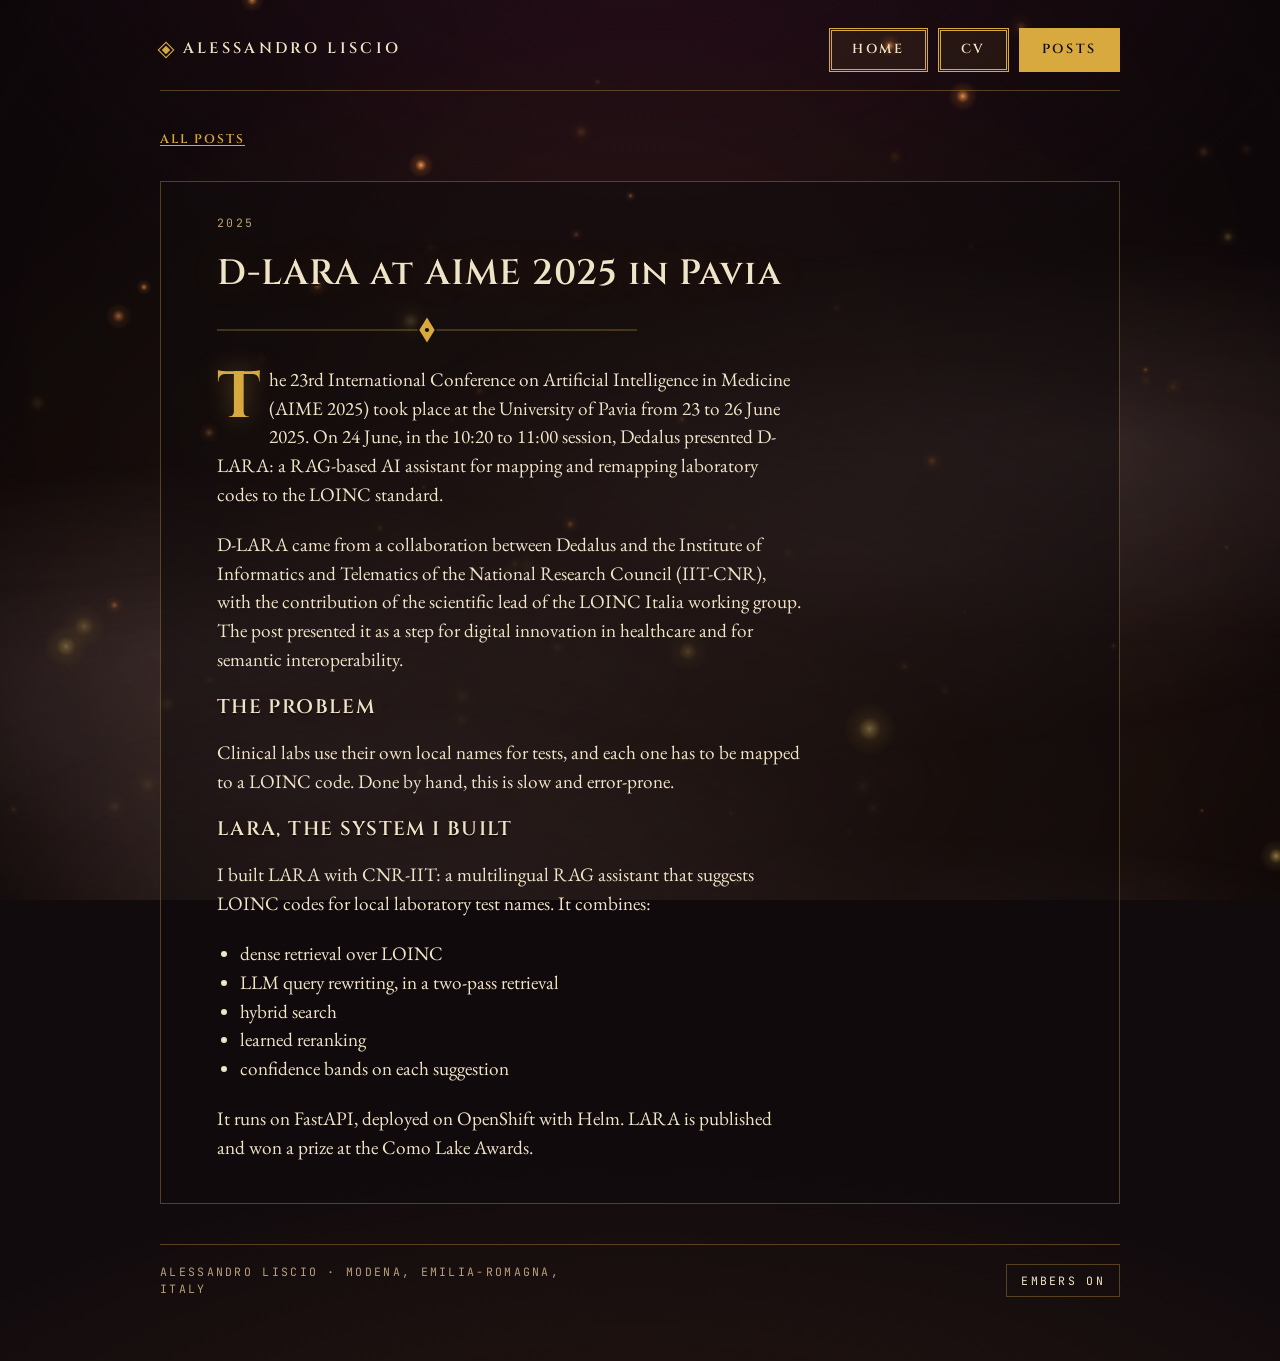
==== articles/aime-2025.html @ e880eedd "chore: update site from profile" ====
<!doctype html>
<html lang='en'><head><meta charset='utf-8'><meta name='viewport' content='width=device-width,initial-scale=1'><title>D-LARA at AIME 2025 in Pavia</title><link rel='stylesheet' href='../site.css'><script src='../site.js' defer></script><link rel='icon' type='image/jpeg' href='../avatar.jpg'><meta property='og:image' content='https://alessandroliscio.github.io/avatar.jpg'></head>
<body>
<canvas id='ambient' aria-hidden='true'></canvas>
<div class='wrap'>
<header class='mast'><a class='mark' href='../index.html#home'>Alessandro Liscio</a><nav aria-label='Site'><ul class='tabs'><li><a href='../index.html#home'>Home</a></li><li><a href='../index.html#cv'>CV</a></li><li><a href='../index.html#posts' aria-current='true'>Posts</a></li></ul></nav></header>
<main>
<article class='folio'><a class='back' href='../index.html#posts'>All posts</a>
<div class='post'><p class='label'>2025</p><h1 class='post-title'>D-LARA at AIME 2025 in Pavia</h1><svg class='divider' viewBox='0 0 600 40' fill='none' stroke='currentColor' stroke-width='1.6' stroke-linecap='round' aria-hidden='true'><path d='M0 20H286M314 20H600' opacity='.5'/><path d='M300 2L311 20L300 38L289 20Z' fill='currentColor' stroke='none'/><circle cx='300' cy='20' r='3' stroke='none'/></svg>
<div class='post-body'>
<p>The 23rd International Conference on Artificial Intelligence in Medicine (AIME 2025) took place at the University of Pavia from 23 to 26 June 2025. On 24 June, in the 10:20 to 11:00 session, Dedalus presented D-LARA: a RAG-based AI assistant for mapping and remapping laboratory codes to the LOINC standard.</p>
<p>D-LARA came from a collaboration between Dedalus and the Institute of Informatics and Telematics of the National Research Council (IIT-CNR), with the contribution of the scientific lead of the LOINC Italia working group. The post presented it as a step for digital innovation in healthcare and for semantic interoperability.</p>
<h2>The problem</h2>
<p>Clinical labs use their own local names for tests, and each one has to be mapped to a LOINC code. Done by hand, this is slow and error-prone.</p>
<h2>LARA, the system I built</h2>
<p>I built LARA with CNR-IIT: a multilingual RAG assistant that suggests LOINC codes for local laboratory test names. It combines:</p>
<ul><li>dense retrieval over LOINC</li><li>LLM query rewriting, in a two-pass retrieval</li><li>hybrid search</li><li>learned reranking</li><li>confidence bands on each suggestion</li></ul>
<p>It runs on FastAPI, deployed on OpenShift with Helm. LARA is published and won a prize at the Como Lake Awards.</p>
</div></div></article>
</main>
<footer class='foot'><p class='label'>Alessandro Liscio · Modena, Emilia-Romagna, Italy</p><button class='toggle' id='motion-toggle' type='button' hidden>Embers on</button></footer>
</div>
</body></html>
---- site.css ----
/* Candlelit manuscript brand: tokens and every site style. Rules in BRAND.md. Other sites copy brand.css, site.js and fonts/ side by side. */
@font-face { font-family: "Cinzel"; src: url("fonts/cinzel/cinzel-normal-400-900.woff2") format("woff2"); font-weight: 400 900; font-style: normal; font-display: swap; }
@font-face { font-family: "EB Garamond"; src: url("fonts/eb-garamond/eb-garamond-normal-400-800.woff2") format("woff2"); font-weight: 400 800; font-style: normal; font-display: swap; }
@font-face { font-family: "EB Garamond"; src: url("fonts/eb-garamond/eb-garamond-italic-400-800.woff2") format("woff2"); font-weight: 400 800; font-style: italic; font-display: swap; }
@font-face { font-family: "JetBrains Mono"; src: url("fonts/jetbrains-mono/jetbrains-mono-normal-100-800.woff2") format("woff2"); font-weight: 100 800; font-style: normal; font-display: swap; }

/* Layout: one candlelit manuscript column (max 960px) over a living canvas; a masthead with three engraved plaques; each tab is a folio that dissolves into the next. Single dark theme by choice, every colour set here. */
:root {
  color-scheme: dark;
  --bg: #120b0d; --bg-2: #2b0f1c; --ink: #f0e4c8; --muted: #b8a07b; --gold: #d8a93e; --ember: #f0883a; --seal: #e5647f;
  --line: rgba(216, 169, 62, .34); --panel: rgba(43, 15, 28, .62); --sheet: rgba(18, 11, 13, .55);
  --f-display: "Cinzel", "Trajan Pro", Georgia, serif;
  --f-body: "EB Garamond", Garamond, Georgia, serif;
  --f-mono: "JetBrains Mono", ui-monospace, Consolas, monospace;
  --t-name: clamp(1.9rem, 8.5vw, 4.2rem); --t-h2: clamp(1.6rem, 4vw, 2.2rem); --t-h3: 1.22rem; --t-lead: 1.42rem; --t-body: 1.2rem; --t-label: .72rem;
  --ease: cubic-bezier(.22, .7, .2, 1); --tr-out: 380ms; --tr-in: 760ms;
}
html { background: var(--bg); }
body { margin: 0; min-height: 100vh; background: radial-gradient(1000px 640px at 50% -8%, var(--bg-2), transparent 72%), radial-gradient(1200px 520px at 50% 112%, rgba(240, 136, 58, .09), transparent 70%), var(--bg); color: var(--ink); font-family: var(--f-body); font-size: var(--t-body); line-height: 1.5; padding-inline: 16px; -webkit-font-smoothing: antialiased; }
#ambient { position: fixed; inset: 0; width: 100%; height: 100%; z-index: 0; pointer-events: none; }
.wrap { position: relative; z-index: 1; max-width: 960px; margin: 0 auto; padding-block: 28px 64px; display: grid; gap: 40px; }
/* single-column grids: minmax(0, 1fr) so a wide child (a long word, an image) never widens the page */
.wrap, .view, .folio, .folio-head, .hero-text, .cv-body, .post, .post-body { grid-template-columns: minmax(0, 1fr); }
h1, h2, h3, p, li, b { overflow-wrap: break-word; }
a { color: var(--gold); text-decoration-thickness: 1px; text-underline-offset: .18em; overflow-wrap: anywhere; }
a:hover { color: var(--ink); }
:focus-visible { outline: 2px solid var(--gold); outline-offset: 3px; border-radius: 1px; }
h1, h2, h3 { font-family: var(--f-display); font-weight: 600; text-transform: uppercase; letter-spacing: .07em; line-height: 1.14; text-wrap: balance; margin: 0; color: var(--ink); text-shadow: 0 2px 0 rgba(18, 11, 13, .7), 0 0 38px rgba(216, 169, 62, .2); }
h1 { font-size: var(--t-name); }
h2 { font-size: var(--t-h2); }
h3 { font-size: var(--t-h3); letter-spacing: .08em; }
p { margin: 0; max-width: 65ch; }
.label { font-family: var(--f-mono); font-size: var(--t-label); letter-spacing: .2em; text-transform: uppercase; color: var(--muted); font-variant-numeric: tabular-nums; }
.kicker { font-family: var(--f-display); font-weight: 600; font-size: .82rem; letter-spacing: .3em; text-transform: uppercase; color: var(--gold); display: flex; align-items: center; gap: .9em; }
.kicker::before { content: ""; width: .45em; height: .45em; background: var(--gold); transform: rotate(45deg); box-shadow: 0 0 0 .22em rgba(216, 169, 62, .22); flex: none; }
.kicker::after { content: ""; width: 64px; height: 1px; background: linear-gradient(90deg, var(--gold), transparent); }
.lead { font-size: var(--t-lead); line-height: 1.3; font-style: italic; color: var(--ink); }
.muted { color: var(--muted); }
.divider { display: block; width: min(420px, 100%); height: auto; color: var(--gold); }
.divider circle { fill: var(--bg); }
/* the engraved label face, shared by tabs, link plaques, card and back links, and chips */
.tabs a, .links a, .card .go, .back, .chips li { font-family: var(--f-display); font-weight: 600; text-transform: uppercase; }

/* masthead */
.mast { display: flex; flex-wrap: wrap; align-items: center; justify-content: space-between; gap: 16px 24px; padding-bottom: 18px; border-bottom: 1px solid var(--line); }
.mark { font-family: var(--f-display); font-weight: 600; letter-spacing: .22em; text-transform: uppercase; font-size: .95rem; color: var(--ink); text-decoration: none; display: flex; align-items: center; gap: .7em; }
.mark::before { content: ""; width: 10px; height: 10px; border: 1px solid var(--gold); transform: rotate(45deg); box-shadow: inset 0 0 0 2px var(--bg), inset 0 0 0 5px var(--gold); flex: none; }
.tabs { display: flex; flex-wrap: wrap; gap: 10px; margin: 0; padding: 0; list-style: none; }
.tabs a { display: block; font-size: .82rem; letter-spacing: .2em; text-decoration: none; color: var(--ink); padding: 9px 20px; border: 3px double var(--gold); background: rgba(216, 169, 62, .08); transition: background .25s, color .25s; }
.tabs a:hover { background: rgba(216, 169, 62, .2); color: var(--ink); }
.tabs a[aria-current] { background: var(--gold); color: var(--bg); text-shadow: none; }

/* folios and the dissolve */
.view, .folio { display: grid; gap: 32px; }
.view[hidden] { display: none; }
.view.leaving { animation: dsOut var(--tr-out) var(--ease) both; }
.view.entering { animation: dsIn var(--tr-in) var(--ease) both; }
@keyframes dsIn { from { opacity: 0; transform: scale(.97); filter: blur(16px) brightness(1.7); } 55% { opacity: 1; } }
@keyframes dsOut { to { opacity: 0; transform: scale(1.04); filter: blur(18px) brightness(1.35); } }
.folio-head { display: grid; gap: 14px; }

/* Home */
.hero { display: grid; grid-template-columns: 320px minmax(0, 1fr); gap: 36px; align-items: center; }
.hero.solo { grid-template-columns: minmax(0, 1fr); }
.hero-text { display: grid; gap: 18px; }
/* the figure stands in the scene: warm rim light, fog and embers in front, shoulders lost in the dark; nothing behind the head (a ring or glow there reads as a halo) */
.figure { position: relative; width: 320px; aspect-ratio: 1; max-width: 100%; }
.figure img { position: relative; display: block; width: 100%; height: 100%; object-fit: contain; object-position: bottom; filter: saturate(.86) sepia(.12) drop-shadow(-2px 1px 1.5px rgba(246, 168, 86, .75)); -webkit-mask-image: linear-gradient(#000 60%, transparent 97%); mask-image: linear-gradient(#000 60%, transparent 97%); }
.fog-front { position: absolute; inset: auto -12% -4%; height: 42%; pointer-events: none; overflow: hidden; -webkit-mask-image: radial-gradient(closest-side, #000 45%, transparent); mask-image: radial-gradient(closest-side, #000 45%, transparent); }
.fog-front span { position: absolute; bottom: 0; width: 80%; height: 100%; background: radial-gradient(closest-side, rgba(112, 86, 84, .5), rgba(112, 86, 84, .18) 60%, transparent); filter: blur(6px); animation: fogx 26s ease-in-out infinite alternate; }
.fog-front span:last-child { left: 30%; height: 70%; animation-duration: 34s; animation-direction: alternate-reverse; }
.motes i { position: absolute; bottom: 14%; width: 5px; height: 5px; border-radius: 50%; background: #fbd9bb; box-shadow: 0 0 6px 2px rgba(240, 136, 58, .8); opacity: .7; animation: rise 7s linear infinite; }
.motes i:nth-child(1) { left: 14%; animation-delay: -1s; }
.motes i:nth-child(2) { left: 36%; animation-delay: -4.5s; animation-duration: 9s; width: 3px; height: 3px; }
.motes i:nth-child(3) { left: 62%; animation-delay: -2.8s; animation-duration: 8s; }
.motes i:nth-child(4) { left: 80%; animation-delay: -6s; width: 3px; height: 3px; }
.motes i:nth-child(5) { left: 50%; animation-delay: -0.4s; animation-duration: 11s; width: 4px; height: 4px; }
@keyframes rise { 0% { transform: translate(0, 0); opacity: 0; } 15% { opacity: .85; } 100% { transform: translate(14px, -230px); opacity: 0; } }
@keyframes fogx { to { transform: translateX(28%); } }
.still .drift { animation-play-state: paused; }
.links { display: flex; flex-wrap: wrap; gap: 12px; padding: 0; margin: 4px 0 0; list-style: none; }
.links a { display: inline-block; font-size: .8rem; letter-spacing: .16em; text-decoration: none; color: var(--ink); padding: 11px 22px; border: 3px double var(--gold); background: rgba(216, 169, 62, .09); }
.links a:hover { background: rgba(216, 169, 62, .22); }

/* CV: manuscript margins, section names in the left margin */
.cv { display: grid; grid-template-columns: minmax(0, 1fr); background: var(--sheet); border: 1px solid var(--line); padding: 8px 32px; }
.cv-sec { display: grid; grid-template-columns: 170px minmax(0, 1fr); gap: 12px 32px; padding-block: 26px; border-top: 1px solid var(--line); }
.cv-sec:first-child { border-top: 0; }
.cv-sec > h3 { font-size: .9rem; letter-spacing: .12em; color: var(--gold); padding-top: .3em; }
.cv-body { display: grid; gap: 18px; align-content: start; }
.entry { display: grid; gap: 4px; }
.entry-head { display: flex; flex-wrap: wrap; justify-content: space-between; align-items: baseline; gap: 4px 16px; }
.entry-head b { font-weight: 500; font-size: 1.24rem; min-width: 0; }
.pre { white-space: pre-line; }
.thread { list-style: none; margin: 0; padding: 0 0 0 26px; display: grid; gap: 18px; position: relative; }
.thread::before { content: ""; position: absolute; left: 6px; top: .6em; bottom: .6em; width: 1px; background: linear-gradient(var(--gold), rgba(216, 169, 62, .2)); }
.thread li { position: relative; display: grid; gap: 2px; }
.thread li::before { content: ""; position: absolute; left: -24px; top: .5em; width: 9px; height: 9px; background: var(--gold); transform: rotate(45deg); box-shadow: 0 0 0 4px var(--bg), 0 0 0 5px rgba(216, 169, 62, .6); }
.chips { display: flex; flex-wrap: wrap; gap: 10px; margin: 0; padding: 0; list-style: none; }
.chips li { font-size: .74rem; letter-spacing: .18em; padding: 7px 14px; border: 1px solid var(--gold); box-shadow: inset 0 0 0 3px var(--bg), inset 0 0 0 4px rgba(216, 169, 62, .5); }

/* Posts: illuminated panels */
.cards { display: grid; grid-template-columns: repeat(2, minmax(0, 1fr)); gap: 30px 24px; padding: 0; margin: 0; list-style: none; }
.card { position: relative; display: grid; gap: 10px; align-content: start; padding: 30px 28px 26px; border: 1px solid rgba(216, 169, 62, .62); background: linear-gradient(180deg, rgba(216, 169, 62, .07), transparent 40%), var(--panel); box-shadow: 0 18px 40px -18px var(--bg); }
.card::before { content: ""; position: absolute; inset: 6px; pointer-events: none; border: 1px solid rgba(216, 169, 62, .38); background: linear-gradient(var(--gold), var(--gold)) 0 0 / 6px 6px no-repeat, linear-gradient(var(--gold), var(--gold)) 100% 0 / 6px 6px no-repeat, linear-gradient(var(--gold), var(--gold)) 0 100% / 6px 6px no-repeat, linear-gradient(var(--gold), var(--gold)) 100% 100% / 6px 6px no-repeat; }
.card::after { content: ""; position: absolute; top: -7px; left: 50%; width: 12px; height: 12px; margin-left: -6px; background: var(--gold); transform: rotate(45deg); box-shadow: 0 0 0 4px var(--bg); }
.card h3 { text-transform: none; letter-spacing: .03em; font-size: 1.18rem; }
.card .go { position: relative; z-index: 1; justify-self: start; margin-top: 6px; font-size: .78rem; letter-spacing: .16em; }

/* one article */
.post { display: grid; gap: 22px; background: var(--sheet); border: 1px solid var(--line); padding: 32px clamp(18px, 5vw, 56px) 40px; }
.post-title { font-size: var(--t-h2); text-transform: none; letter-spacing: .03em; }
.post-body { display: grid; gap: 1.1em; }
.post-body > p:first-child::first-letter { float: left; font-family: var(--f-display); font-weight: 700; font-size: 3.4em; line-height: .82; padding: .08em .12em 0 0; color: var(--gold); text-shadow: 0 0 24px rgba(216, 169, 62, .4); }
.post-body h2 { font-size: var(--t-h3); }
.post-body ul { margin: 0; padding-left: 1.2em; max-width: 65ch; }
.post-body img { max-width: 100%; height: auto; }
/* code wraps instead of scrolling: a scroll box is not reachable by keyboard in every browser */
.post-body pre { margin: 0; padding: 14px 16px; white-space: pre-wrap; overflow-wrap: anywhere; background: var(--bg); border: 1px solid var(--line); font-family: var(--f-mono); font-size: .8rem; }
.back { font-size: .78rem; letter-spacing: .16em; justify-self: start; }

.foot { display: flex; flex-wrap: wrap; justify-content: space-between; align-items: center; gap: 12px 24px; padding-top: 18px; border-top: 1px solid var(--line); }
.toggle { font-family: var(--f-mono); font-size: var(--t-label); letter-spacing: .2em; text-transform: uppercase; color: var(--ink); background: transparent; border: 1px solid var(--line); padding: 8px 14px; cursor: pointer; }
.still .toggle { color: var(--muted); }

@media (max-width: 720px) {
  .hero { grid-template-columns: minmax(0, 1fr); gap: 26px; }
  .figure { width: 260px; }
  .hero-text .kicker::after { display: none; } /* a long location wraps here and would leave the rule hanging */
  .cv { padding: 4px 18px; }
  .cv-sec { grid-template-columns: minmax(0, 1fr); padding-block: 22px; }
  .cards { grid-template-columns: minmax(0, 1fr); }
}
@media (prefers-reduced-motion: reduce) {
  .drift { animation: none !important; }
  .view.leaving, .view.entering { animation: none !important; }
  .tabs a { transition: none; }
}
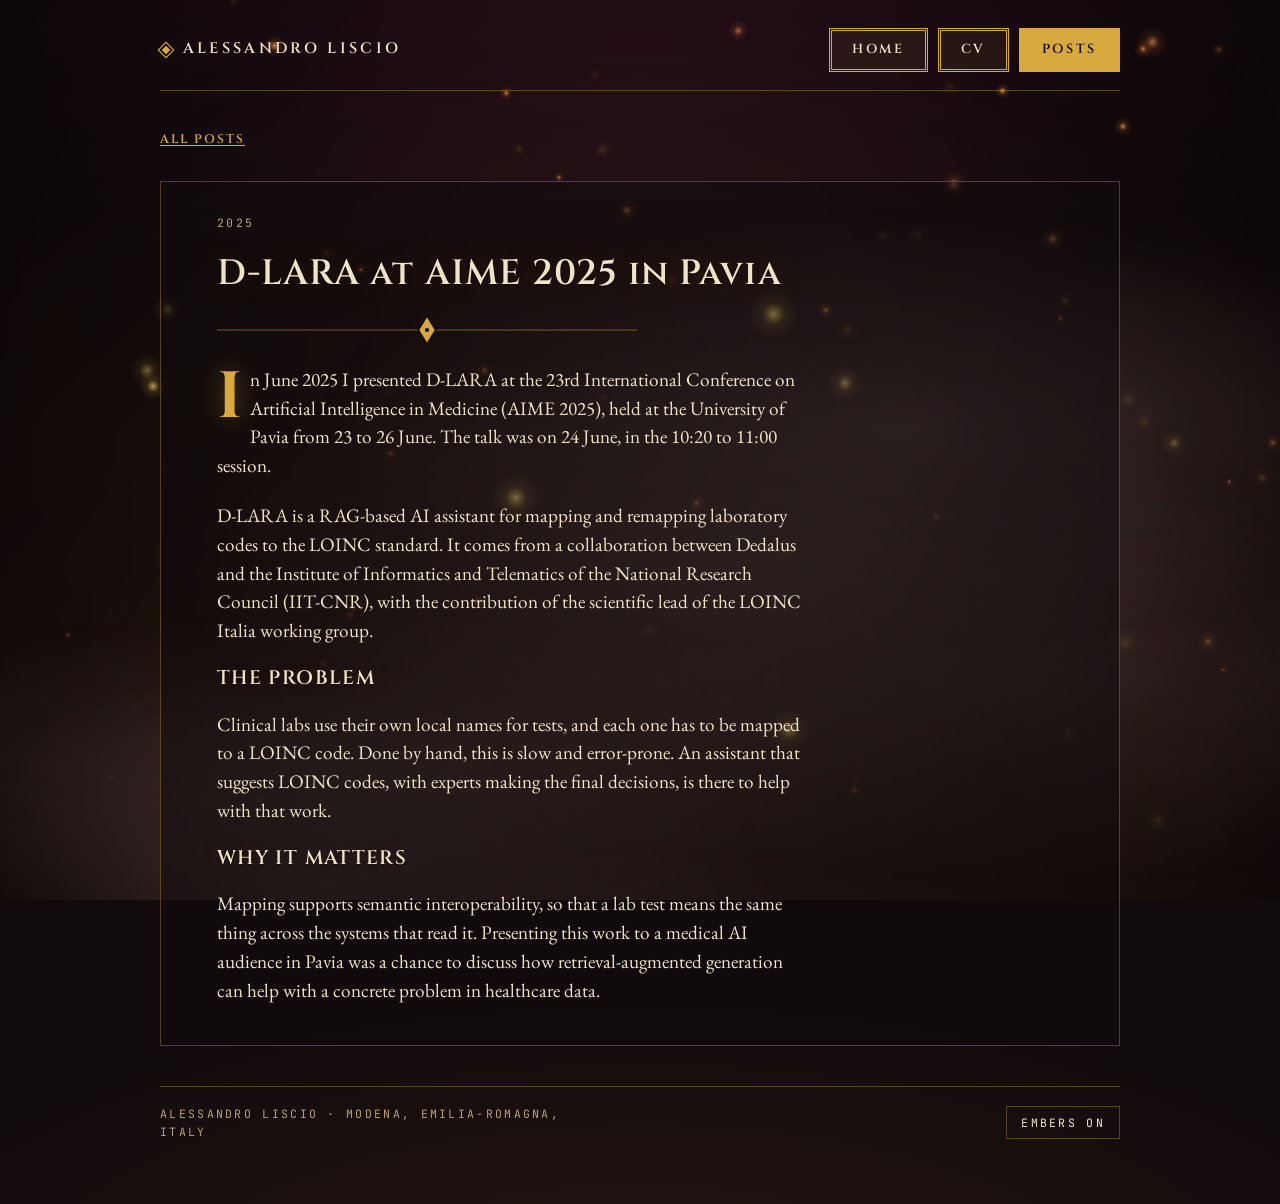
==== commit 66fcc21f: "chore: posts say who presented, no technical specs Alessandro presented at AIME 2025 and at the LOIN" ====
--- a/articles/aime-2025.html
+++ b/articles/aime-2025.html
@@ -8,14 +8,12 @@
 <article class='folio'><a class='back' href='../index.html#posts'>All posts</a>
 <div class='post'><p class='label'>2025</p><h1 class='post-title'>D-LARA at AIME 2025 in Pavia</h1><svg class='divider' viewBox='0 0 600 40' fill='none' stroke='currentColor' stroke-width='1.6' stroke-linecap='round' aria-hidden='true'><path d='M0 20H286M314 20H600' opacity='.5'/><path d='M300 2L311 20L300 38L289 20Z' fill='currentColor' stroke='none'/><circle cx='300' cy='20' r='3' stroke='none'/></svg>
 <div class='post-body'>
-<p>The 23rd International Conference on Artificial Intelligence in Medicine (AIME 2025) took place at the University of Pavia from 23 to 26 June 2025. On 24 June, in the 10:20 to 11:00 session, Dedalus presented D-LARA: a RAG-based AI assistant for mapping and remapping laboratory codes to the LOINC standard.</p>
-<p>D-LARA came from a collaboration between Dedalus and the Institute of Informatics and Telematics of the National Research Council (IIT-CNR), with the contribution of the scientific lead of the LOINC Italia working group. The post presented it as a step for digital innovation in healthcare and for semantic interoperability.</p>
+<p>In June 2025 I presented D-LARA at the 23rd International Conference on Artificial Intelligence in Medicine (AIME 2025), held at the University of Pavia from 23 to 26 June. The talk was on 24 June, in the 10:20 to 11:00 session.</p>
+<p>D-LARA is a RAG-based AI assistant for mapping and remapping laboratory codes to the LOINC standard. It comes from a collaboration between Dedalus and the Institute of Informatics and Telematics of the National Research Council (IIT-CNR), with the contribution of the scientific lead of the LOINC Italia working group.</p>
 <h2>The problem</h2>
-<p>Clinical labs use their own local names for tests, and each one has to be mapped to a LOINC code. Done by hand, this is slow and error-prone.</p>
-<h2>LARA, the system I built</h2>
-<p>I built LARA with CNR-IIT: a multilingual RAG assistant that suggests LOINC codes for local laboratory test names. It combines:</p>
-<ul><li>dense retrieval over LOINC</li><li>LLM query rewriting, in a two-pass retrieval</li><li>hybrid search</li><li>learned reranking</li><li>confidence bands on each suggestion</li></ul>
-<p>It runs on FastAPI, deployed on OpenShift with Helm. LARA is published and won a prize at the Como Lake Awards.</p>
+<p>Clinical labs use their own local names for tests, and each one has to be mapped to a LOINC code. Done by hand, this is slow and error-prone. An assistant that suggests LOINC codes, with experts making the final decisions, is there to help with that work.</p>
+<h2>Why it matters</h2>
+<p>Mapping supports semantic interoperability, so that a lab test means the same thing across the systems that read it. Presenting this work to a medical AI audience in Pavia was a chance to discuss how retrieval-augmented generation can help with a concrete problem in healthcare data.</p>
 </div></div></article>
 </main>
 <footer class='foot'><p class='label'>Alessandro Liscio · Modena, Emilia-Romagna, Italy</p><button class='toggle' id='motion-toggle' type='button' hidden>Embers on</button></footer>
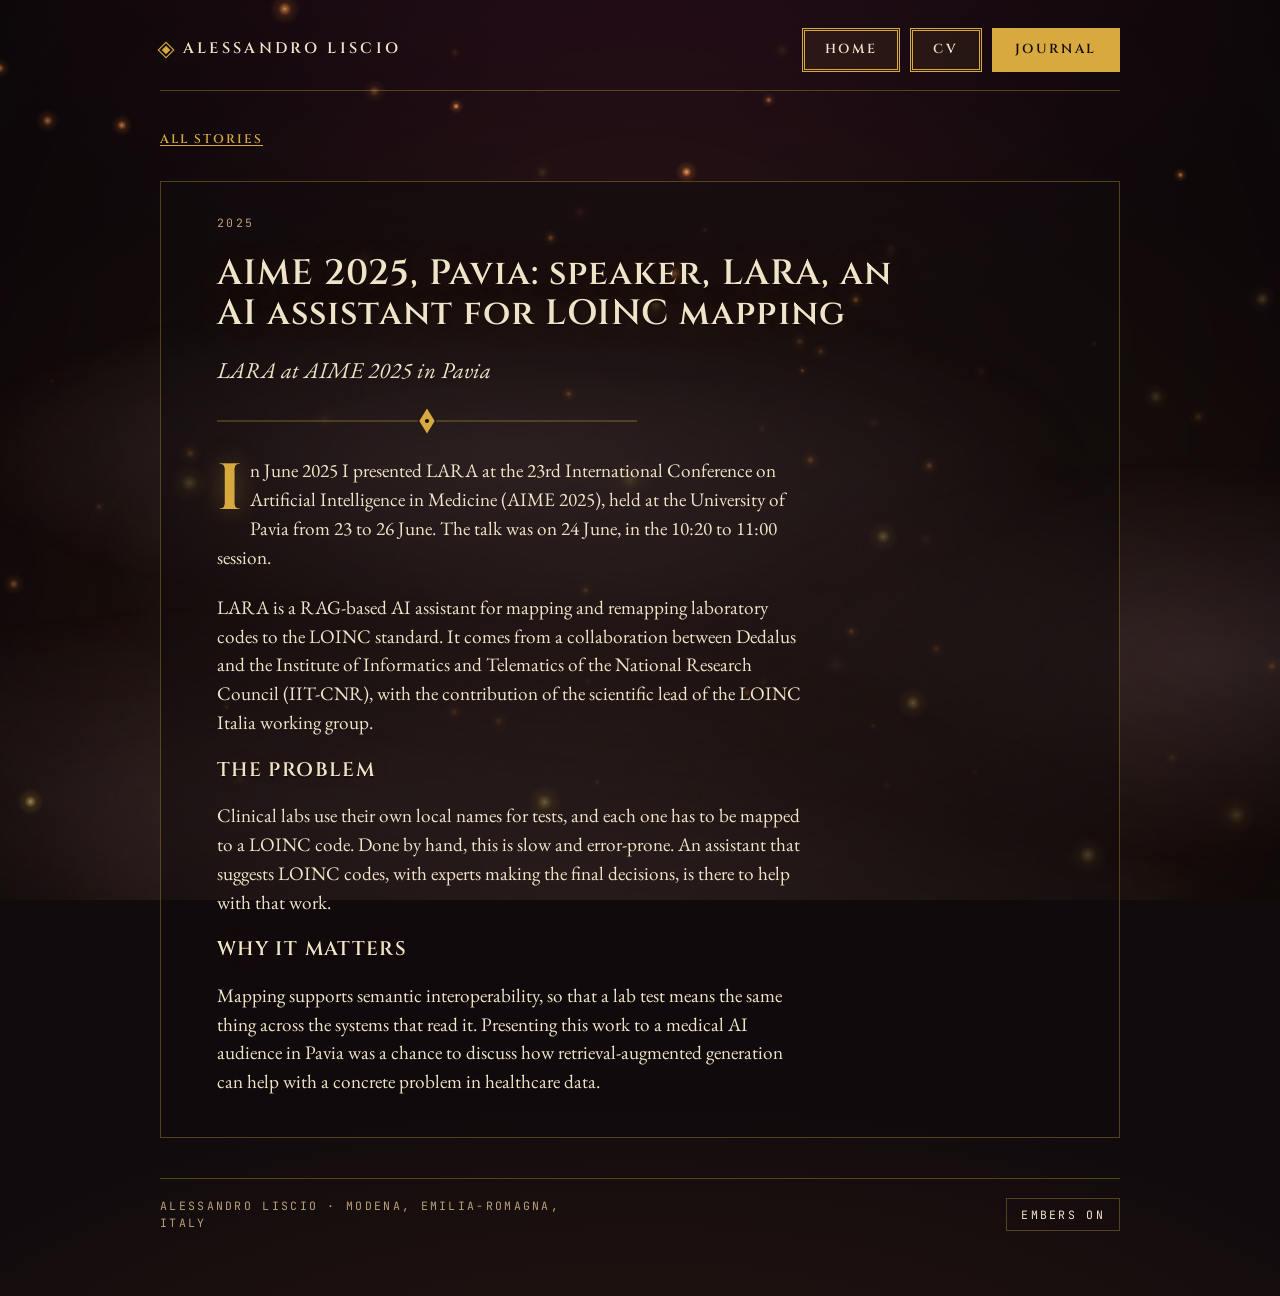
==== commit 0729a97d: "chore: update site from profile" ====
--- a/articles/aime-2025.html
+++ b/articles/aime-2025.html
@@ -1,15 +1,15 @@
 <!doctype html>
-<html lang='en'><head><meta charset='utf-8'><meta name='viewport' content='width=device-width,initial-scale=1'><title>D-LARA at AIME 2025 in Pavia</title><link rel='stylesheet' href='../site.css'><script src='../site.js' defer></script><link rel='icon' type='image/jpeg' href='../avatar.jpg'><meta property='og:image' content='https://alessandroliscio.github.io/avatar.jpg'></head>
+<html lang='en'><head><meta charset='utf-8'><meta name='viewport' content='width=device-width,initial-scale=1'><title>AIME 2025, Pavia: speaker, LARA, an AI assistant for LOINC mapping</title><link rel='stylesheet' href='../site.css'><script src='../site.js' defer></script><link rel='icon' type='image/jpeg' href='../avatar.jpg'><meta property='og:image' content='https://alessandroliscio.github.io/avatar.jpg'></head>
 <body>
 <canvas id='ambient' aria-hidden='true'></canvas>
 <div class='wrap'>
-<header class='mast'><a class='mark' href='../index.html#home'>Alessandro Liscio</a><nav aria-label='Site'><ul class='tabs'><li><a href='../index.html#home'>Home</a></li><li><a href='../index.html#cv'>CV</a></li><li><a href='../index.html#posts' aria-current='true'>Posts</a></li></ul></nav></header>
+<header class='mast'><a class='mark' href='../index.html#home'>Alessandro Liscio</a><nav aria-label='Site'><ul class='tabs'><li><a href='../index.html#home'>Home</a></li><li><a href='../index.html#cv'>CV</a></li><li><a href='../index.html#journal' aria-current='true'>Journal</a></li></ul></nav></header>
 <main>
-<article class='folio'><a class='back' href='../index.html#posts'>All posts</a>
-<div class='post'><p class='label'>2025</p><h1 class='post-title'>D-LARA at AIME 2025 in Pavia</h1><svg class='divider' viewBox='0 0 600 40' fill='none' stroke='currentColor' stroke-width='1.6' stroke-linecap='round' aria-hidden='true'><path d='M0 20H286M314 20H600' opacity='.5'/><path d='M300 2L311 20L300 38L289 20Z' fill='currentColor' stroke='none'/><circle cx='300' cy='20' r='3' stroke='none'/></svg>
+<article class='folio'><a class='back' href='../index.html#journal'>All stories</a>
+<div class='post'><p class='label'>2025</p><h1 class='post-title'>AIME 2025, Pavia: speaker, LARA, an AI assistant for LOINC mapping</h1><p class='lead'>LARA at AIME 2025 in Pavia</p><svg class='divider' viewBox='0 0 600 40' fill='none' stroke='currentColor' stroke-width='1.6' stroke-linecap='round' aria-hidden='true'><path d='M0 20H286M314 20H600' opacity='.5'/><path d='M300 2L311 20L300 38L289 20Z' fill='currentColor' stroke='none'/><circle cx='300' cy='20' r='3' stroke='none'/></svg>
 <div class='post-body'>
-<p>In June 2025 I presented D-LARA at the 23rd International Conference on Artificial Intelligence in Medicine (AIME 2025), held at the University of Pavia from 23 to 26 June. The talk was on 24 June, in the 10:20 to 11:00 session.</p>
-<p>D-LARA is a RAG-based AI assistant for mapping and remapping laboratory codes to the LOINC standard. It comes from a collaboration between Dedalus and the Institute of Informatics and Telematics of the National Research Council (IIT-CNR), with the contribution of the scientific lead of the LOINC Italia working group.</p>
+<p>In June 2025 I presented LARA at the 23rd International Conference on Artificial Intelligence in Medicine (AIME 2025), held at the University of Pavia from 23 to 26 June. The talk was on 24 June, in the 10:20 to 11:00 session.</p>
+<p>LARA is a RAG-based AI assistant for mapping and remapping laboratory codes to the LOINC standard. It comes from a collaboration between Dedalus and the Institute of Informatics and Telematics of the National Research Council (IIT-CNR), with the contribution of the scientific lead of the LOINC Italia working group.</p>
 <h2>The problem</h2>
 <p>Clinical labs use their own local names for tests, and each one has to be mapped to a LOINC code. Done by hand, this is slow and error-prone. An assistant that suggests LOINC codes, with experts making the final decisions, is there to help with that work.</p>
 <h2>Why it matters</h2>
--- a/site.css
+++ b/site.css
@@ -20,17 +20,17 @@
 #ambient { position: fixed; inset: 0; width: 100%; height: 100%; z-index: 0; pointer-events: none; }
 .wrap { position: relative; z-index: 1; max-width: 960px; margin: 0 auto; padding-block: 28px 64px; display: grid; gap: 40px; }
 /* single-column grids: minmax(0, 1fr) so a wide child (a long word, an image) never widens the page */
-.wrap, .view, .folio, .folio-head, .hero-text, .cv-body, .post, .post-body { grid-template-columns: minmax(0, 1fr); }
-h1, h2, h3, p, li, b { overflow-wrap: break-word; }
+.wrap, .view, .folio, .folio-head, .hero-text, .cv-body, .post, .post-body, .timeline, .tl, .tl-card, .journal-group { grid-template-columns: minmax(0, 1fr); }
+h1, h2, h3, h4, p, li, b { overflow-wrap: break-word; }
 a { color: var(--gold); text-decoration-thickness: 1px; text-underline-offset: .18em; overflow-wrap: anywhere; }
 a:hover { color: var(--ink); }
 :focus-visible { outline: 2px solid var(--gold); outline-offset: 3px; border-radius: 1px; }
-h1, h2, h3 { font-family: var(--f-display); font-weight: 600; text-transform: uppercase; letter-spacing: .07em; line-height: 1.14; text-wrap: balance; margin: 0; color: var(--ink); text-shadow: 0 2px 0 rgba(18, 11, 13, .7), 0 0 38px rgba(216, 169, 62, .2); }
+h1, h2, h3, h4 { font-family: var(--f-display); font-weight: 600; text-transform: uppercase; letter-spacing: .07em; line-height: 1.14; text-wrap: balance; margin: 0; color: var(--ink); text-shadow: 0 2px 0 rgba(18, 11, 13, .7), 0 0 38px rgba(216, 169, 62, .2); }
 h1 { font-size: var(--t-name); }
 h2 { font-size: var(--t-h2); }
 h3 { font-size: var(--t-h3); letter-spacing: .08em; }
 p { margin: 0; max-width: 65ch; }
-.label { font-family: var(--f-mono); font-size: var(--t-label); letter-spacing: .2em; text-transform: uppercase; color: var(--muted); font-variant-numeric: tabular-nums; }
+.label, figcaption { font-family: var(--f-mono); font-size: var(--t-label); letter-spacing: .2em; text-transform: uppercase; color: var(--muted); font-variant-numeric: tabular-nums; }
 .kicker { font-family: var(--f-display); font-weight: 600; font-size: .82rem; letter-spacing: .3em; text-transform: uppercase; color: var(--gold); display: flex; align-items: center; gap: .9em; }
 .kicker::before { content: ""; width: .45em; height: .45em; background: var(--gold); transform: rotate(45deg); box-shadow: 0 0 0 .22em rgba(216, 169, 62, .22); flex: none; }
 .kicker::after { content: ""; width: 64px; height: 1px; background: linear-gradient(90deg, var(--gold), transparent); }
@@ -38,8 +38,8 @@
 .muted { color: var(--muted); }
 .divider { display: block; width: min(420px, 100%); height: auto; color: var(--gold); }
 .divider circle { fill: var(--bg); }
-/* the engraved label face, shared by tabs, link plaques, card and back links, and chips */
-.tabs a, .links a, .card .go, .back, .chips li { font-family: var(--f-display); font-weight: 600; text-transform: uppercase; }
+/* the engraved label face, shared by tabs, link plaques, story and back links, chips and filters */
+.tabs a, .links a, .go, .back, .chips li, .filters button { font-family: var(--f-display); font-weight: 600; text-transform: uppercase; }
 
 /* masthead */
 .mast { display: flex; flex-wrap: wrap; align-items: center; justify-content: space-between; gap: 16px 24px; padding-bottom: 18px; border-bottom: 1px solid var(--line); }
@@ -82,6 +82,37 @@
 .links a { display: inline-block; font-size: .8rem; letter-spacing: .16em; text-decoration: none; color: var(--ink); padding: 11px 22px; border: 3px double var(--gold); background: rgba(216, 169, 62, .09); }
 .links a:hover { background: rgba(216, 169, 62, .22); }
 
+/* Home: the career timeline, a gold thread with one node per entry; one column, alternating sides on wide screens */
+.timeline { display: grid; gap: 24px; }
+.filters { display: flex; flex-wrap: wrap; gap: 10px; }
+.filters[hidden] { display: none; }
+.filters button { font-size: .74rem; letter-spacing: .18em; color: var(--ink); background: rgba(216, 169, 62, .08); border: 1px solid var(--gold); padding: 9px 14px; cursor: pointer; }
+.filters button:hover { background: rgba(216, 169, 62, .22); }
+.filters button[aria-pressed='true'] { background: var(--gold); color: var(--bg); }
+.tl { position: relative; display: grid; gap: 18px; margin: 0; padding: 0; list-style: none; }
+.tl::before { content: ""; position: absolute; left: 5px; top: 0; bottom: 0; width: 1px; background: linear-gradient(var(--gold), rgba(216, 169, 62, .2)); }
+.tl > li { position: relative; margin-left: 28px; --slide: 14px; /* less than the page padding, so a waiting card never widens a phone */ }
+.tl > li::before { content: ""; position: absolute; top: 22px; left: -27px; width: 9px; height: 9px; background: var(--gold); transform: rotate(45deg); box-shadow: 0 0 0 4px var(--bg), 0 0 0 5px rgba(216, 169, 62, .6); }
+.tl-card { display: grid; gap: 8px; padding: 16px 20px 18px; border: 1px solid rgba(216, 169, 62, .5); background: linear-gradient(180deg, rgba(216, 169, 62, .07), transparent 40%), var(--panel); }
+.tl-card:hover { border-color: var(--gold); }
+.tl-card h3 { text-transform: none; letter-spacing: .03em; font-size: 1.08rem; }
+.tl-kind { color: var(--gold); margin-right: .8em; }
+.go { justify-self: start; margin-top: 6px; font-size: .78rem; letter-spacing: .16em; }
+@media (min-width: 721px) {
+  .tl { --rail: 30px; }
+  .tl::before { left: 50%; }
+  .tl > li { width: calc(50% - var(--rail)); margin-left: 0; --slide: -14px; }
+  .tl > li::before { left: calc(100% + var(--rail) - 4px); }
+  .tl > li:nth-child(even of :not([hidden])) { justify-self: end; --slide: 14px; }
+  .tl > li:nth-child(even of :not([hidden]))::before { left: auto; right: calc(100% + var(--rail) - 5px); }
+}
+/* motion only: the page is complete at rest, and a card waits unseen only once site.js has marked the list for reveal */
+@media screen and (prefers-reduced-motion: no-preference) {
+  html:not(.still) .tl.reveal > li:not(.seen) > .tl-card:not(:focus-within) { opacity: 0; transform: translateX(var(--slide)); }
+  html:not(.still) .tl > li.seen > .tl-card { transition: opacity .7s var(--ease), transform .45s var(--ease), border-color .25s; }
+  html:not(.still) .tl > li > .tl-card:hover { transform: translateY(-3px); }
+}
+
 /* CV: manuscript margins, section names in the left margin */
 .cv { display: grid; grid-template-columns: minmax(0, 1fr); background: var(--sheet); border: 1px solid var(--line); padding: 8px 32px; }
 .cv-sec { display: grid; grid-template-columns: 170px minmax(0, 1fr); gap: 12px 32px; padding-block: 26px; border-top: 1px solid var(--line); }
@@ -99,13 +130,15 @@
 .chips { display: flex; flex-wrap: wrap; gap: 10px; margin: 0; padding: 0; list-style: none; }
 .chips li { font-size: .74rem; letter-spacing: .18em; padding: 7px 14px; border: 1px solid var(--gold); box-shadow: inset 0 0 0 3px var(--bg), inset 0 0 0 4px rgba(216, 169, 62, .5); }
 
-/* Posts: illuminated panels */
+/* Journal: illuminated panels, grouped by kind */
+.journal-group { display: grid; gap: 26px; }
+.journal-group > h3 { font-size: .9rem; letter-spacing: .12em; color: var(--gold); }
 .cards { display: grid; grid-template-columns: repeat(2, minmax(0, 1fr)); gap: 30px 24px; padding: 0; margin: 0; list-style: none; }
 .card { position: relative; display: grid; gap: 10px; align-content: start; padding: 30px 28px 26px; border: 1px solid rgba(216, 169, 62, .62); background: linear-gradient(180deg, rgba(216, 169, 62, .07), transparent 40%), var(--panel); box-shadow: 0 18px 40px -18px var(--bg); }
 .card::before { content: ""; position: absolute; inset: 6px; pointer-events: none; border: 1px solid rgba(216, 169, 62, .38); background: linear-gradient(var(--gold), var(--gold)) 0 0 / 6px 6px no-repeat, linear-gradient(var(--gold), var(--gold)) 100% 0 / 6px 6px no-repeat, linear-gradient(var(--gold), var(--gold)) 0 100% / 6px 6px no-repeat, linear-gradient(var(--gold), var(--gold)) 100% 100% / 6px 6px no-repeat; }
 .card::after { content: ""; position: absolute; top: -7px; left: 50%; width: 12px; height: 12px; margin-left: -6px; background: var(--gold); transform: rotate(45deg); box-shadow: 0 0 0 4px var(--bg); }
-.card h3 { text-transform: none; letter-spacing: .03em; font-size: 1.18rem; }
-.card .go { position: relative; z-index: 1; justify-self: start; margin-top: 6px; font-size: .78rem; letter-spacing: .16em; }
+.card h4 { text-transform: none; letter-spacing: .03em; font-size: 1.18rem; margin: 0; }
+.card .go { position: relative; z-index: 1; }
 
 /* one article */
 .post { display: grid; gap: 22px; background: var(--sheet); border: 1px solid var(--line); padding: 32px clamp(18px, 5vw, 56px) 40px; }
@@ -115,6 +148,8 @@
 .post-body h2 { font-size: var(--t-h3); }
 .post-body ul { margin: 0; padding-left: 1.2em; max-width: 65ch; }
 .post-body img { max-width: 100%; height: auto; }
+.post-body figure { margin: 0; display: grid; grid-template-columns: minmax(0, 1fr); gap: 8px; }
+.post-body figure img { display: block; box-sizing: border-box; width: 100%; max-height: 70vh; object-fit: contain; border: 1px solid var(--gold); background: rgba(0, 0, 0, .35); }
 /* code wraps instead of scrolling: a scroll box is not reachable by keyboard in every browser */
 .post-body pre { margin: 0; padding: 14px 16px; white-space: pre-wrap; overflow-wrap: anywhere; background: var(--bg); border: 1px solid var(--line); font-family: var(--f-mono); font-size: .8rem; }
 .back { font-size: .78rem; letter-spacing: .16em; justify-self: start; }
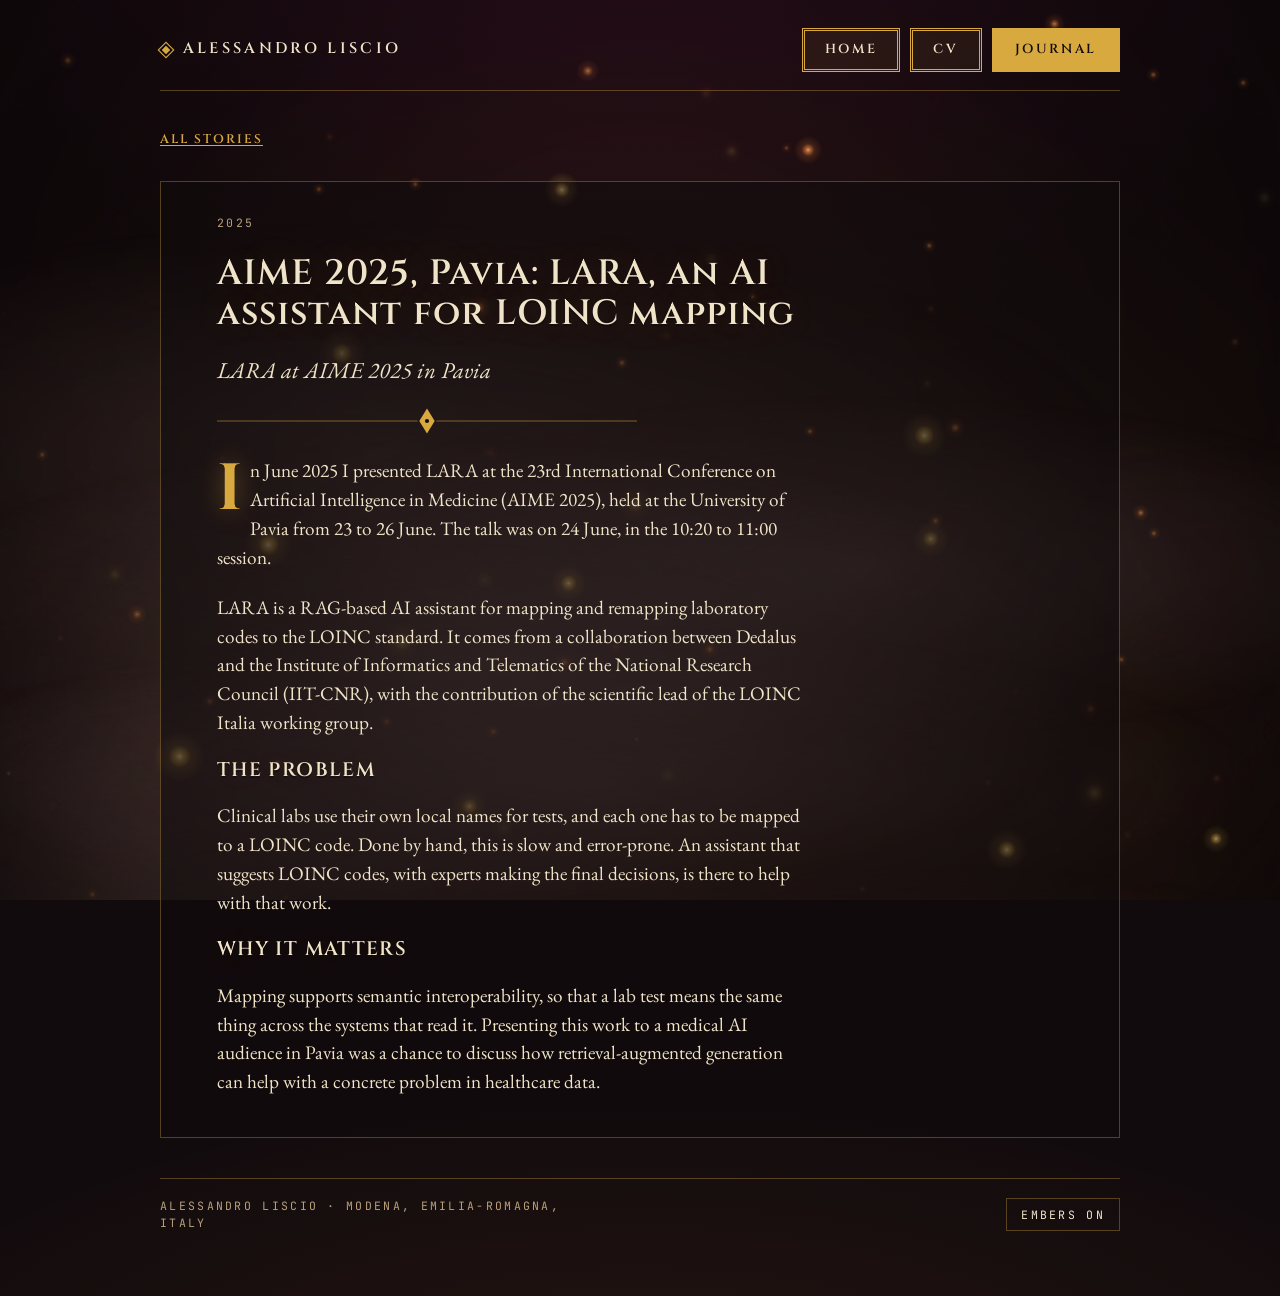
==== commit 4278ea70: "chore: update site from profile" ====
--- a/articles/aime-2025.html
+++ b/articles/aime-2025.html
@@ -1,12 +1,12 @@
 <!doctype html>
-<html lang='en'><head><meta charset='utf-8'><meta name='viewport' content='width=device-width,initial-scale=1'><title>AIME 2025, Pavia: speaker, LARA, an AI assistant for LOINC mapping</title><link rel='stylesheet' href='../site.css'><script src='../site.js' defer></script><link rel='icon' type='image/jpeg' href='../avatar.jpg'><meta property='og:image' content='https://alessandroliscio.github.io/avatar.jpg'></head>
+<html lang='en'><head><meta charset='utf-8'><meta name='viewport' content='width=device-width,initial-scale=1'><title>AIME 2025, Pavia: LARA, an AI assistant for LOINC mapping</title><link rel='stylesheet' href='../site.css'><script src='../site.js' defer></script><link rel='icon' type='image/jpeg' href='../avatar.jpg'><meta property='og:image' content='https://alessandroliscio.github.io/avatar.jpg'></head>
 <body>
 <canvas id='ambient' aria-hidden='true'></canvas>
 <div class='wrap'>
 <header class='mast'><a class='mark' href='../index.html#home'>Alessandro Liscio</a><nav aria-label='Site'><ul class='tabs'><li><a href='../index.html#home'>Home</a></li><li><a href='../index.html#cv'>CV</a></li><li><a href='../index.html#journal' aria-current='true'>Journal</a></li></ul></nav></header>
 <main>
 <article class='folio'><a class='back' href='../index.html#journal'>All stories</a>
-<div class='post'><p class='label'>2025</p><h1 class='post-title'>AIME 2025, Pavia: speaker, LARA, an AI assistant for LOINC mapping</h1><p class='lead'>LARA at AIME 2025 in Pavia</p><svg class='divider' viewBox='0 0 600 40' fill='none' stroke='currentColor' stroke-width='1.6' stroke-linecap='round' aria-hidden='true'><path d='M0 20H286M314 20H600' opacity='.5'/><path d='M300 2L311 20L300 38L289 20Z' fill='currentColor' stroke='none'/><circle cx='300' cy='20' r='3' stroke='none'/></svg>
+<div class='post'><p class='label'>2025</p><h1 class='post-title'>AIME 2025, Pavia: LARA, an AI assistant for LOINC mapping</h1><p class='lead'>LARA at AIME 2025 in Pavia</p><svg class='divider' viewBox='0 0 600 40' fill='none' stroke='currentColor' stroke-width='1.6' stroke-linecap='round' aria-hidden='true'><path d='M0 20H286M314 20H600' opacity='.5'/><path d='M300 2L311 20L300 38L289 20Z' fill='currentColor' stroke='none'/><circle cx='300' cy='20' r='3' stroke='none'/></svg>
 <div class='post-body'>
 <p>In June 2025 I presented LARA at the 23rd International Conference on Artificial Intelligence in Medicine (AIME 2025), held at the University of Pavia from 23 to 26 June. The talk was on 24 June, in the 10:20 to 11:00 session.</p>
 <p>LARA is a RAG-based AI assistant for mapping and remapping laboratory codes to the LOINC standard. It comes from a collaboration between Dedalus and the Institute of Informatics and Telematics of the National Research Council (IIT-CNR), with the contribution of the scientific lead of the LOINC Italia working group.</p>
